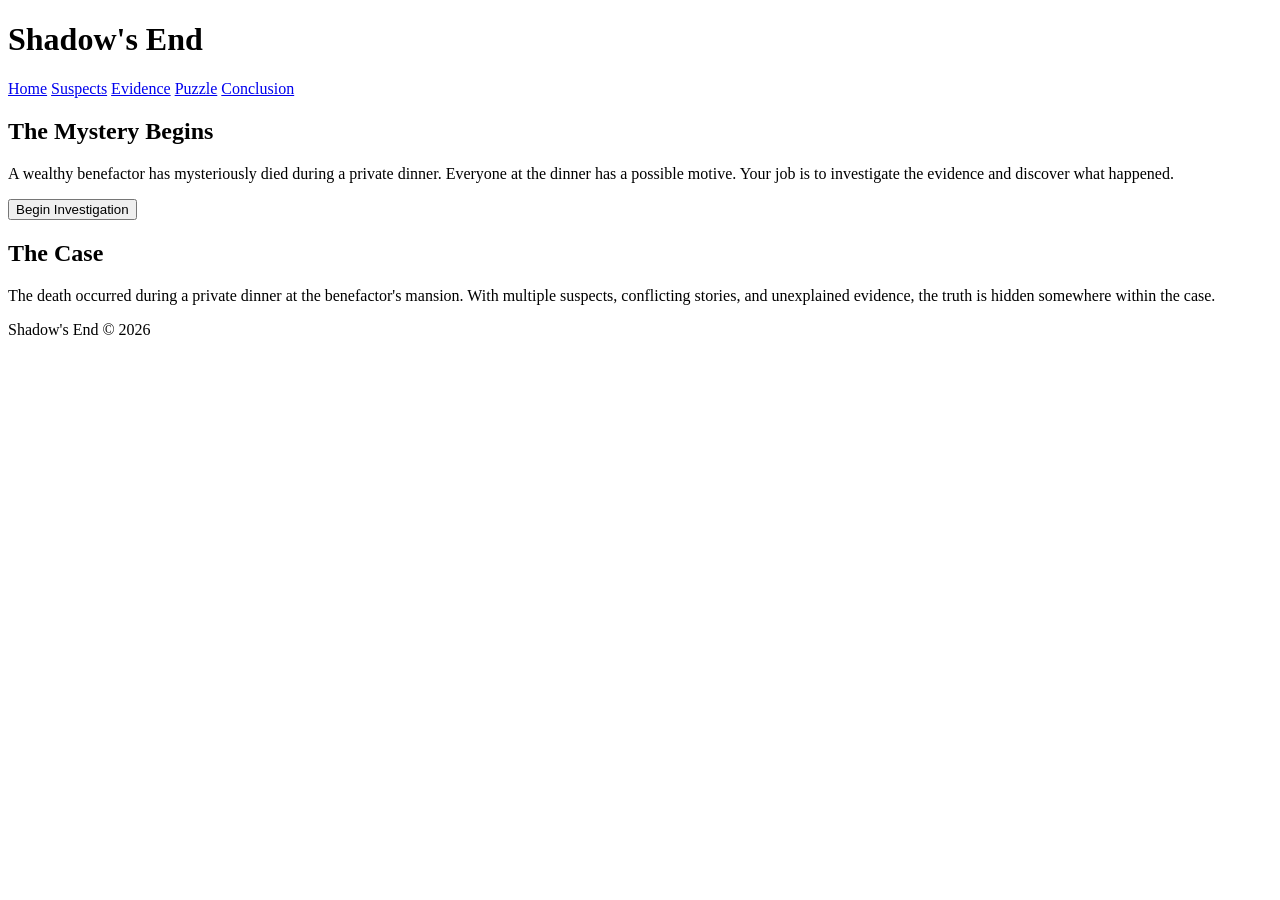
==== index.html @ 614a12fc "added basic index.html and suspects html for intro into the project" ====
<!DOCTYPE html>
<html lang="en">

<head>
    <meta charset="UTF-8">
    <meta name="viewport" content="width=device-width, initial-scale=1.0">

    <title>Shadow's End - Home</title>

    <link rel="stylesheet" href="styles.css">
</head>

<body>

    <!-- Header -->
    <header>

        <h1>Shadow's End</h1>

        <!-- Main Navigation -->
        <nav>
            <a href="index.html">Home</a>
            <a href="suspects.html">Suspects</a>
            <a href="evidence.html">Evidence</a>
            <a href="puzzle.html">Puzzle</a>
            <a href="conclusion.html">Conclusion</a>
        </nav>

    </header>


    <!-- Main Content -->
    <main>

        <!-- Introduction -->
        <section>

            <h2>The Mystery Begins</h2>

            <p>
                A wealthy benefactor has mysteriously died during a private
                dinner. Everyone at the dinner has a possible motive.
                Your job is to investigate the evidence and discover what happened.
            </p>

            <button>Begin Investigation</button>

        </section>


        <!-- Case Introduction -->
        <section>

            <h2>The Case</h2>

            <p>
                The death occurred during a private dinner at the benefactor's
                mansion. With multiple suspects, conflicting stories, and
                unexplained evidence, the truth is hidden somewhere within the case.
            </p>

        </section>

    </main>


    <!-- Footer -->
    <footer>

        <p>Shadow's End &copy; 2026</p>

    </footer>

</body>

</html>
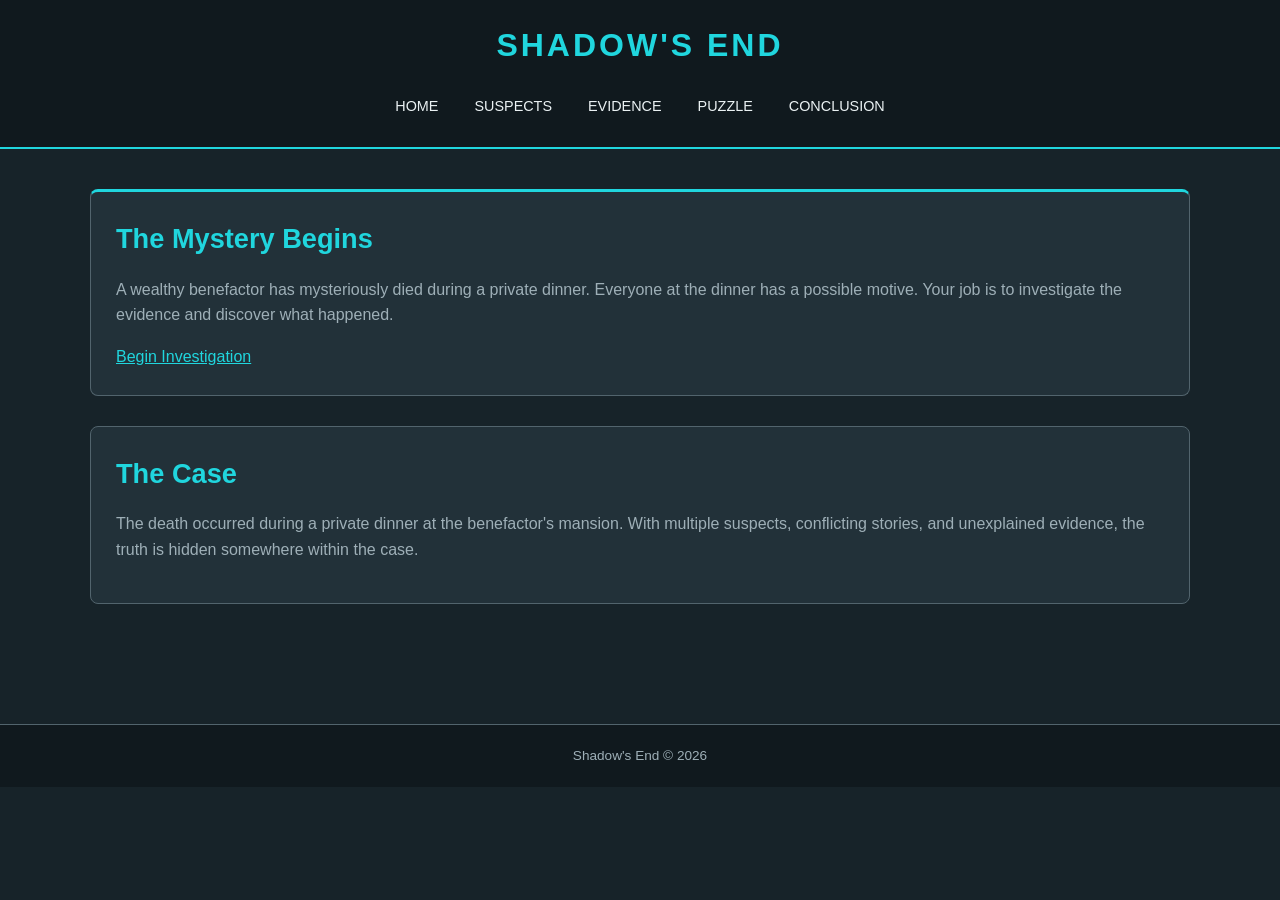
==== commit c1c11348: "Add suspect and evidence interactions" ====
--- a/index.html
+++ b/index.html
@@ -43,7 +43,9 @@
                 Your job is to investigate the evidence and discover what happened.
             </p>
 
-            <button>Begin Investigation</button>
+            
+            <a href="suspects.html" class="investigate-button">Begin Investigation</a>
+
 
         </section>
 
--- a/styles.css
+++ b/styles.css
@@ -0,0 +1,354 @@
+/* 1. COLOR VARIABLES */
+
+:root {
+    --background: #172329;
+    --panel: #223139;
+    --panel-light: #2B3C45;
+    --cyan: #20D6DE;
+    --text: #EAF1F3;
+    --muted: #9EAFB7;
+    --border: #52646D;
+}
+
+
+/* 2. GLOBAL RESET */
+
+* {
+    box-sizing: border-box;
+}
+
+html {
+    scroll-behavior: smooth;
+}
+
+body {
+    margin: 0;
+    padding: 0;
+    font-family: Arial, Helvetica, sans-serif;
+    background: var(--background);
+    color: var(--text);
+    line-height: 1.6;
+    min-height: 100vh;
+}
+
+
+/* 3. HEADER */
+
+header {
+    background: #10191E;
+    border-bottom: 2px solid var(--cyan);
+    padding: 20px;
+    text-align: center;
+}
+
+header h1 {
+    margin: 0 0 15px;
+    color: var(--cyan);
+    font-size: 2rem;
+    letter-spacing: 3px;
+    text-transform: uppercase;
+}
+
+
+/* 4. NAVIGATION */
+
+nav {
+    display: flex;
+    justify-content: center;
+    align-items: center;
+    flex-wrap: wrap;
+    gap: 10px;
+}
+
+nav a {
+    color: var(--text);
+    text-decoration: none;
+    padding: 8px 12px;
+    border: 1px solid transparent;
+    border-radius: 4px;
+    font-size: 0.9rem;
+    text-transform: uppercase;
+    transition: color 0.3s ease,
+        background-color 0.3s ease,
+        border-color 0.3s ease;
+}
+
+nav a:hover {
+    color: var(--cyan);
+    border-color: var(--cyan);
+    background: var(--panel);
+}
+
+
+/* 5. MAIN CONTENT */
+
+main {
+    width: min(1100px, 92%);
+    margin: 40px auto;
+    min-height: 55vh;
+}
+
+
+/* 6. PAGE SECTIONS */
+
+main section {
+    margin-bottom: 30px;
+    padding: 25px;
+    background: var(--panel);
+    border: 1px solid var(--border);
+    border-radius: 8px;
+}
+
+main section:first-child {
+    border-top: 3px solid var(--cyan);
+}
+
+h2 {
+    color: var(--cyan);
+    font-size: 1.7rem;
+    margin-top: 0;
+    margin-bottom: 15px;
+}
+
+h3 {
+    color: var(--text);
+    margin-top: 0;
+}
+
+p {
+    color: var(--muted);
+}
+
+
+/* 7. BUTTONS */
+
+button {
+    display: inline-block;
+    padding: 11px 20px;
+    margin-top: 10px;
+    background: transparent;
+    color: var(--cyan);
+    border: 1px solid var(--cyan);
+    border-radius: 4px;
+    font-size: 1rem;
+    cursor: pointer;
+
+    transition: background-color 0.3s ease,
+        color 0.3s ease,
+        transform 0.3s ease;
+}
+
+button:hover {
+    background: var(--cyan);
+    color: #10191E;
+    transform: translateY(-2px);
+}
+
+
+/* 8. SUSPECT AND EVIDENCE CARDS */
+
+main section:has(article) {
+    display: grid;
+    grid-template-columns: repeat(2, minmax(0, 1fr));
+    gap: 20px;
+}
+
+main section:has(article) h2,
+main section:has(article)>p {
+    grid-column: 1 / -1;
+}
+
+article {
+    padding: 20px;
+    background: var(--panel-light);
+    border: 1px solid var(--border);
+    border-left: 3px solid var(--cyan);
+    border-radius: 5px;
+
+    transition: transform 0.3s ease,
+        border-color 0.3s ease,
+        background-color 0.3s ease;
+}
+
+article:hover {
+    transform: translateY(-4px);
+    border-color: var(--cyan);
+    background: #30444D;
+}
+
+article h3 {
+    color: var(--cyan);
+}
+
+
+/* 9. EVIDENCE SCANNER PLACEHOLDER */
+
+main section div {
+    padding: 50px 20px;
+    text-align: center;
+    background: #10191E;
+    border: 1px dashed var(--cyan);
+    border-radius: 5px;
+}
+
+
+/* 10. FORMS AND INPUTS */
+
+form {
+    display: flex;
+    flex-direction: column;
+    gap: 12px;
+    max-width: 450px;
+}
+
+label {
+    color: var(--text);
+}
+
+input {
+    width: 100%;
+    padding: 12px;
+    background: #10191E;
+    color: var(--text);
+    border: 1px solid var(--border);
+    border-radius: 4px;
+    font-size: 1rem;
+}
+
+input:focus {
+    outline: 2px solid var(--cyan);
+    outline-offset: 3px;
+}
+
+
+/* 11. GENERAL LINK STYLING */
+
+main a {
+    color: var(--cyan);
+}
+
+main a:hover {
+    color: var(--text);
+}
+
+
+/* 12. KEYBOARD ACCESSIBILITY */
+
+a:focus-visible,
+button:focus-visible {
+    outline: 2px solid var(--cyan);
+    outline-offset: 4px;
+}
+
+
+/* 13. FOOTER */
+
+footer {
+    padding: 20px;
+    margin-top: 40px;
+    text-align: center;
+    background: #10191E;
+    border-top: 1px solid var(--border);
+}
+
+footer p {
+    margin: 0;
+    font-size: 0.85rem;
+}
+
+
+/* 14. TABLET LAYOUT */
+
+@media (max-width: 768px) {
+
+    main {
+        width: 94%;
+        margin: 25px auto;
+    }
+
+    main section {
+        padding: 20px;
+    }
+
+    header h1 {
+        font-size: 1.7rem;
+    }
+
+    nav {
+        gap: 5px;
+    }
+
+    nav a {
+        padding: 8px;
+        font-size: 0.8rem;
+    }
+}
+
+
+/* 15. MOBILE LAYOUT */
+
+@media (max-width: 480px) {
+
+    main {
+        width: 94%;
+        margin: 18px auto;
+    }
+
+    main section {
+        padding: 16px;
+    }
+
+    main section:has(article) {
+        grid-template-columns: 1fr;
+        gap: 15px;
+    }
+
+    main section:has(article) h2,
+    main section:has(article)>p {
+        grid-column: auto;
+    }
+
+    header {
+        padding: 15px 10px;
+    }
+
+    header h1 {
+        font-size: 1.4rem;
+        letter-spacing: 2px;
+    }
+
+    nav {
+        gap: 4px;
+    }
+
+    nav a {
+        padding: 7px;
+        font-size: 0.72rem;
+    }
+
+    h2 {
+        font-size: 1.4rem;
+    }
+
+    article {
+        padding: 16px;
+    }
+}
+
+
+/* 16. REDUCED MOTION */
+
+@media (prefers-reduced-motion: reduce) {
+
+    html {
+        scroll-behavior: auto;
+    }
+
+    *,
+    *::before,
+    *::after {
+        animation-duration: 0.01ms !important;
+        animation-iteration-count: 1 !important;
+        transition-duration: 0.01ms !important;
+    }
+}
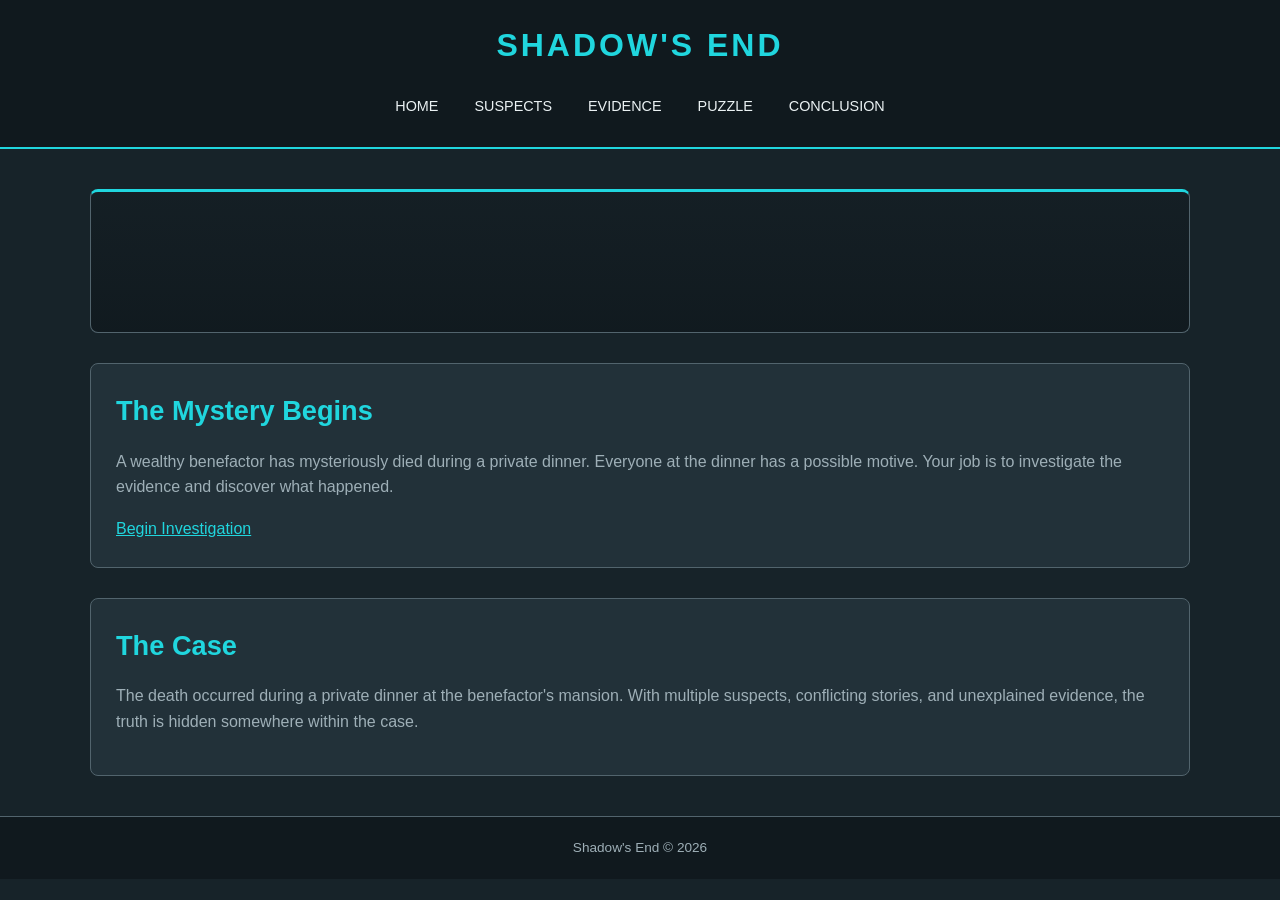
==== commit 2d9c3d00: "added a bar for a hero card will add pictures later" ====
--- a/index.html
+++ b/index.html
@@ -31,10 +31,11 @@
 
     <!-- Main Content -->
     <main>
+        <section class="hero"></section>
 
         <!-- Introduction -->
         <section>
-
+            
             <h2>The Mystery Begins</h2>
 
             <p>
--- a/styles.css
+++ b/styles.css
@@ -351,4 +351,25 @@
         animation-iteration-count: 1 !important;
         transition-duration: 0.01ms !important;
     }
+}
+
+/* Homepage hero */
+
+.hero {
+    text-align: center;
+    padding: 70px 25px !important;
+    background:
+        linear-gradient(rgba(16, 25, 30, 0.75),
+            rgba(16, 25, 30, 0.95)),
+        var(--panel);
+}
+
+.hero h2 {
+    font-size: 2.2rem;
+    letter-spacing: 2px;
+}
+
+.hero p {
+    max-width: 650px;
+    margin: 0 auto 20px;
 }
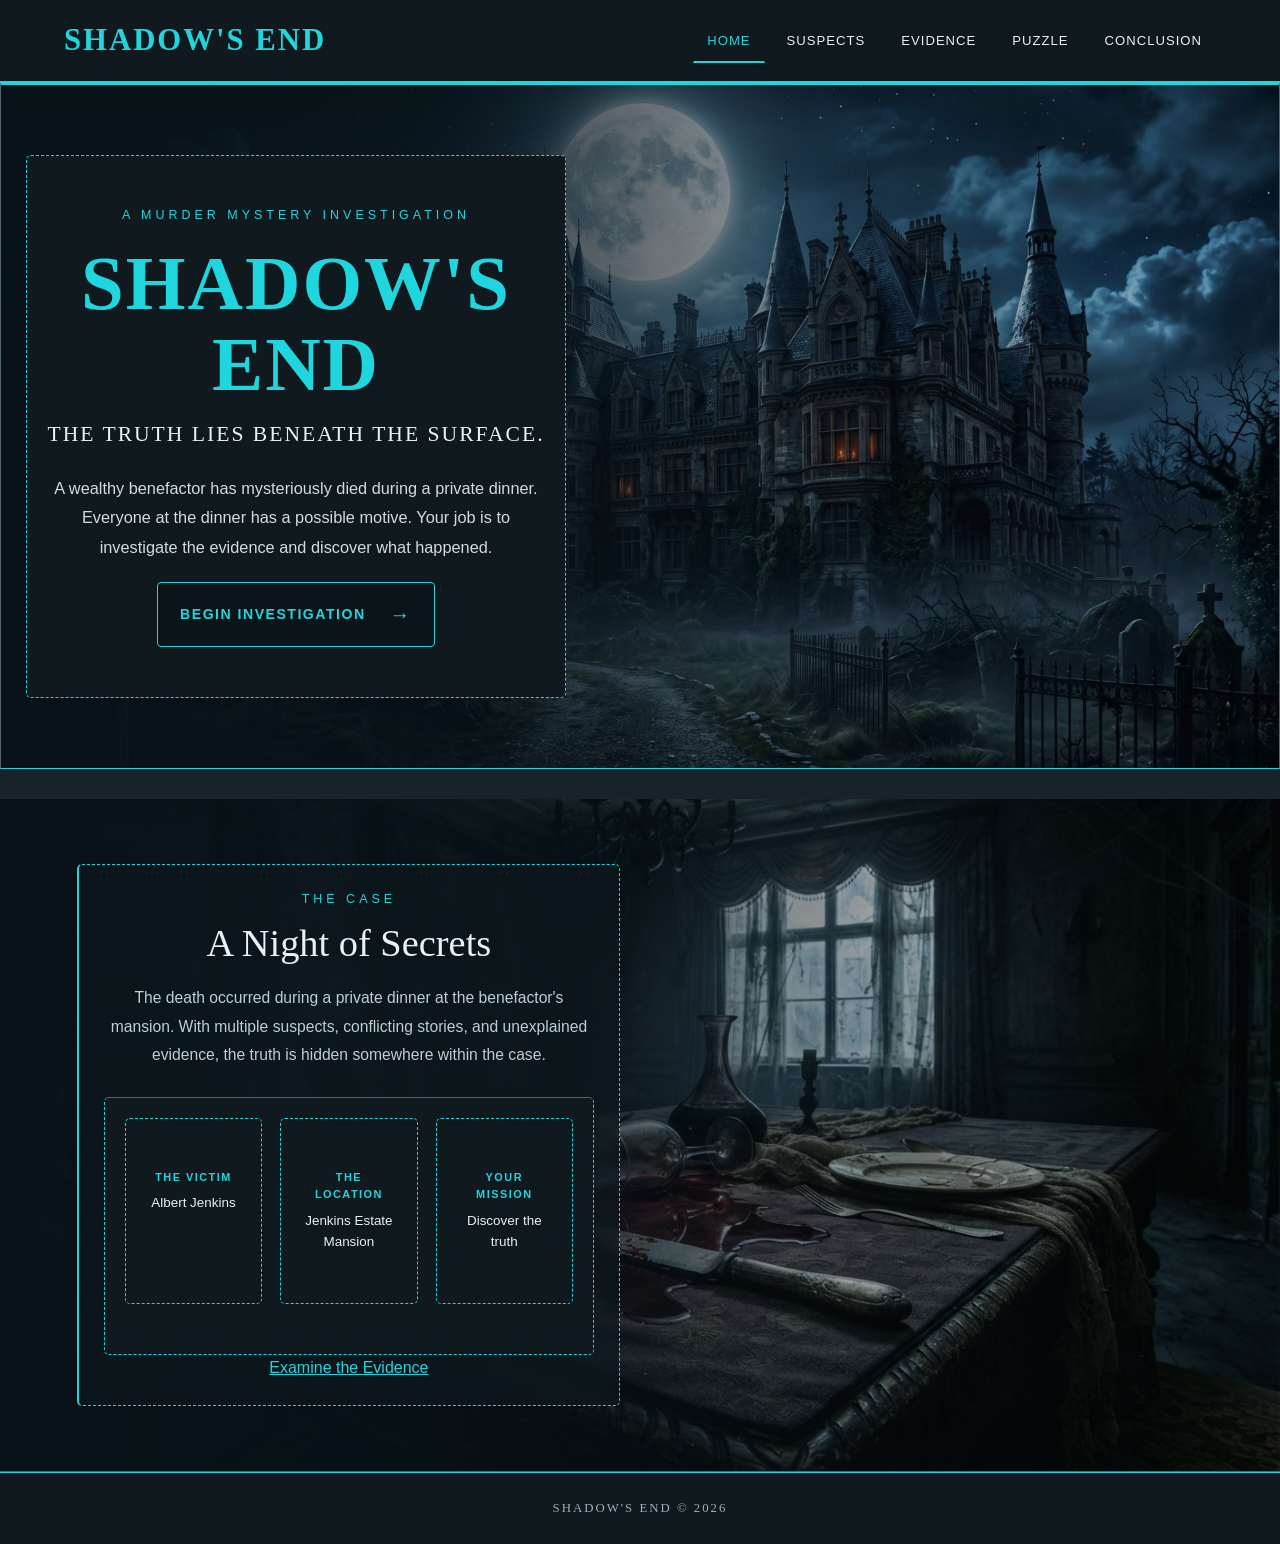
==== commit 6a340028: "complete overhall of main web page. added links for other pages, background images and changed the l" ====
--- a/index.html
+++ b/index.html
@@ -10,16 +10,15 @@
     <link rel="stylesheet" href="styles.css">
 </head>
 
-<body>
+<body class="home-page">
 
-    <!-- Header -->
-    <header>
+    <!-- Site Header and Navigation -->
+    <header class="site-header">
 
-        <h1>Shadow's End</h1>
+        <a class="site-logo" href="index.html">SHADOW'S END</a>
 
-        <!-- Main Navigation -->
         <nav>
-            <a href="index.html">Home</a>
+            <a class="active" href="index.html">Home</a>
             <a href="suspects.html">Suspects</a>
             <a href="evidence.html">Evidence</a>
             <a href="puzzle.html">Puzzle</a>
@@ -29,38 +28,83 @@
     </header>
 
 
-    <!-- Main Content -->
-    <main>
-        <section class="hero"></section>
+    <main class="home-main">
 
-        <!-- Introduction -->
-        <section>
-            
-            <h2>The Mystery Begins</h2>
+        <!-- Hero: Mansion Background -->
+        <section class="hero">
 
-            <p>
-                A wealthy benefactor has mysteriously died during a private
-                dinner. Everyone at the dinner has a possible motive.
-                Your job is to investigate the evidence and discover what happened.
-            </p>
+            <div class="hero-content">
 
-            
-            <a href="suspects.html" class="investigate-button">Begin Investigation</a>
+                <p class="eyebrow">A MURDER MYSTERY INVESTIGATION</p>
 
+                <h1>SHADOW'S END</h1>
+
+                <h2>The truth lies beneath the surface.</h2>
+
+                <p class="hero-description">
+                    A wealthy benefactor has mysteriously died during
+                    a private dinner. Everyone at the dinner has a
+                    possible motive. Your job is to investigate the
+                    evidence and discover what happened.
+                </p>
+
+                <a class="primary-button" href="suspects.html">
+                    Begin Investigation
+                    <span aria-hidden="true">&rarr;</span>
+                </a>
+
+            </div>
 
         </section>
 
 
-        <!-- Case Introduction -->
-        <section>
+        <!-- Case Overview -->
+        <section class="case-overview">
 
-            <h2>The Case</h2>
+            <!-- Evidence Image -->
+            <div class="case-image">
+                <img src="images/evidence-dinner.jpg" alt="A mysterious dinner scene with documents and a wine glass">
+            </div>
 
-            <p>
-                The death occurred during a private dinner at the benefactor's
-                mansion. With multiple suspects, conflicting stories, and
-                unexplained evidence, the truth is hidden somewhere within the case.
-            </p>
+
+            <!-- Case Description -->
+            <div class="case-content">
+
+                <p class="eyebrow">THE CASE</p>
+
+                <h2>A Night of Secrets</h2>
+
+                <p>
+                    The death occurred during a private dinner at
+                    the benefactor's mansion. With multiple suspects,
+                    conflicting stories, and unexplained evidence,
+                    the truth is hidden somewhere within the case.
+                </p>
+
+                <div class="case-details">
+
+                    <div class="case-detail">
+                        <span class="detail-label">THE VICTIM</span>
+                        <span>Albert Jenkins</span>
+                    </div>
+
+                    <div class="case-detail">
+                        <span class="detail-label">THE LOCATION</span>
+                        <span>Jenkins Estate Mansion</span>
+                    </div>
+
+                    <div class="case-detail">
+                        <span class="detail-label">YOUR MISSION</span>
+                        <span>Discover the truth</span>
+                    </div>
+
+                </div>
+
+                <a class="text-link" href="evidence.html">
+                    Examine the Evidence
+                </a>
+
+            </div>
 
         </section>
 
@@ -68,10 +112,8 @@
 
 
     <!-- Footer -->
-    <footer>
-
-        <p>Shadow's End &copy; 2026</p>
-
+    <footer class="site-footer">
+        <p>SHADOW'S END &copy; 2026</p>
     </footer>
 
 </body>
--- a/styles.css
+++ b/styles.css
@@ -256,103 +256,6 @@
     font-size: 0.85rem;
 }
 
-
-/* 14. TABLET LAYOUT */
-
-@media (max-width: 768px) {
-
-    main {
-        width: 94%;
-        margin: 25px auto;
-    }
-
-    main section {
-        padding: 20px;
-    }
-
-    header h1 {
-        font-size: 1.7rem;
-    }
-
-    nav {
-        gap: 5px;
-    }
-
-    nav a {
-        padding: 8px;
-        font-size: 0.8rem;
-    }
-}
-
-
-/* 15. MOBILE LAYOUT */
-
-@media (max-width: 480px) {
-
-    main {
-        width: 94%;
-        margin: 18px auto;
-    }
-
-    main section {
-        padding: 16px;
-    }
-
-    main section:has(article) {
-        grid-template-columns: 1fr;
-        gap: 15px;
-    }
-
-    main section:has(article) h2,
-    main section:has(article)>p {
-        grid-column: auto;
-    }
-
-    header {
-        padding: 15px 10px;
-    }
-
-    header h1 {
-        font-size: 1.4rem;
-        letter-spacing: 2px;
-    }
-
-    nav {
-        gap: 4px;
-    }
-
-    nav a {
-        padding: 7px;
-        font-size: 0.72rem;
-    }
-
-    h2 {
-        font-size: 1.4rem;
-    }
-
-    article {
-        padding: 16px;
-    }
-}
-
-
-/* 16. REDUCED MOTION */
-
-@media (prefers-reduced-motion: reduce) {
-
-    html {
-        scroll-behavior: auto;
-    }
-
-    *,
-    *::before,
-    *::after {
-        animation-duration: 0.01ms !important;
-        animation-iteration-count: 1 !important;
-        transition-duration: 0.01ms !important;
-    }
-}
-
 /* Homepage hero */
 
 .hero {
@@ -372,4 +275,345 @@
 .hero p {
     max-width: 650px;
     margin: 0 auto 20px;
-}+}
+
+
+/* ==========================================
+   SHADOW'S END - HOMEPAGE DESIGN
+   ========================================== */
+
+
+/* HEADER */
+
+.site-header {
+    display: flex;
+    align-items: center;
+    justify-content: space-between;
+    gap: 24px;
+    padding: 16px 5%;
+    background: #10191e;
+    border-bottom: 1px solid var(--cyan);
+    text-align: left;
+}
+
+.site-header .site-logo {
+    color: var(--cyan);
+    font-family: Georgia, "Times New Roman", serif;
+    font-size: clamp(1.2rem, 2.4vw, 2rem);
+    font-weight: bold;
+    letter-spacing: 2px;
+    text-decoration: none;
+    white-space: nowrap;
+}
+
+.site-header nav {
+    display: flex;
+    align-items: center;
+    justify-content: flex-end;
+    gap: 8px;
+}
+
+.site-header nav a {
+    padding: 10px 13px;
+    border: 1px solid transparent;
+    border-radius: 0;
+    color: var(--text);
+    font-size: 0.82rem;
+    letter-spacing: 1px;
+}
+
+.site-header nav a:hover,
+.site-header nav a.active {
+    color: var(--cyan);
+    border-bottom: 2px solid var(--cyan);
+    background: transparent;
+}
+
+
+/* HOMEPAGE MAIN AREA */
+
+.home-main {
+    width: 100%;
+    max-width: none;
+    margin: 0;
+    min-height: auto;
+}
+
+
+/* MANSION HERO */
+
+.home-page .hero {
+    position: relative;
+    display: flex;
+    align-items: center;
+    min-height: 510px;
+    padding: 65px 6%;
+    overflow: hidden;
+    border-bottom: 1px solid var(--cyan);
+    border-radius: 0;
+
+    background-color: #10191e;
+
+    background-image:
+        linear-gradient(90deg,
+            rgba(8, 18, 24, 0.98) 0%,
+            rgba(8, 18, 24, 0.88) 32%,
+            rgba(8, 18, 24, 0.38) 65%,
+            rgba(8, 18, 24, 0.12) 100%),
+        url("images/mansion.jpg");
+
+    background-position: center, center 55%;
+    background-size: cover;
+    background-repeat: no-repeat;
+}
+
+.hero-content {
+    position: relative;
+    z-index: 1;
+    width: 100%;
+    max-width: 540px;
+}
+
+.home-page .hero .eyebrow,
+.case-content .eyebrow {
+    color: var(--cyan);
+    font-size: 0.78rem;
+    letter-spacing: 4px;
+    text-transform: uppercase;
+    margin-bottom: 18px;
+}
+
+.home-page .hero h1 {
+    margin: 0 0 12px;
+    color: var(--cyan);
+    font-family: Georgia, "Times New Roman", serif;
+    font-size: clamp(2.7rem, 6vw, 5rem);
+    line-height: 1.05;
+    letter-spacing: 2px;
+}
+
+.home-page .hero h2 {
+    color: var(--text);
+    font-family: Georgia, "Times New Roman", serif;
+    font-size: clamp(1rem, 2vw, 1.35rem);
+    font-weight: normal;
+    letter-spacing: 2px;
+    text-transform: uppercase;
+    margin: 0 0 22px;
+}
+
+.hero-description {
+    max-width: 480px;
+    color: #D0DCE1;
+    font-size: 1.02rem;
+    line-height: 1.8;
+    margin-bottom: 28px;
+}
+
+
+/* BEGIN INVESTIGATION BUTTON */
+
+.primary-button {
+    display: inline-flex;
+    align-items: center;
+    justify-content: space-between;
+    gap: 24px;
+    padding: 15px 22px;
+
+    color: var(--cyan);
+    background: rgba(8, 18, 24, 0.65);
+    border: 1px solid var(--cyan);
+    border-radius: 4px;
+
+    font-size: 0.88rem;
+    font-weight: bold;
+    letter-spacing: 1.5px;
+    text-decoration: none;
+    text-transform: uppercase;
+
+    transition:
+        background-color 0.3s ease,
+        color 0.3s ease,
+        transform 0.3s ease,
+        box-shadow 0.3s ease;
+}
+
+.primary-button span {
+    font-size: 1.3rem;
+}
+
+.primary-button:hover {
+    color: #10191e;
+    background: var(--cyan);
+    transform: translateY(-3px);
+    box-shadow: 0 0 20px rgba(32, 214, 222, 0.25);
+}
+
+
+/* CASE OVERVIEW SECTION */
+
+.home-page .case-overview {
+    position: relative;
+    display: grid;
+    grid-template-columns: minmax(0, 1fr) minmax(0, 1fr);
+    align-items: center;
+    gap: 40px;
+
+    padding: 65px 6%;
+    margin: 0;
+
+    /* Background photo fills the entire section */
+    background-color: #10191e;
+    background-image:
+        linear-gradient(90deg,
+            rgba(8, 18, 24, 0.98) 0%,
+            rgba(8, 18, 24, 0.88) 32%,
+            rgba(8, 18, 24, 0.38) 65%,
+            rgba(8, 18, 24, 0.12) 100%),
+        url("images/evidence-dinner.jpg");
+
+    background-position: center, center;
+    background-size: cover;
+    background-repeat: no-repeat;
+
+    border: none;
+    border-bottom: 1px solid var(--border);
+    border-radius: 0;
+}
+
+/* TEXT OVERLAY ON THE EVIDENCE BACKGROUND */
+
+.case-content {
+    position: relative;
+    z-index: 1;
+    min-width: 0;
+
+    padding: 25px;
+    background: rgba(13, 25, 31, 0.70);
+    border-left: 2px solid var(--cyan);
+    backdrop-filter: blur(3px);
+}
+
+
+/* EVIDENCE PHOTO */
+
+.case-image {
+    display: none;
+}
+
+.case-image img {
+    display: block;
+    width: 100%;
+    height: 310px;
+    object-fit: cover;
+    object-position: center;
+    filter: brightness(0.8) contrast(1.05);
+
+    transition:
+        transform 0.5s ease,
+        filter 0.5s ease;
+}
+
+.case-image:hover img {
+    transform: scale(1.04);
+    filter: brightness(1) contrast(1.05);
+}
+
+
+/* CASE TEXT */
+
+.case-content {
+    min-width: 0;
+}
+
+.case-content .eyebrow {
+    margin-top: 0;
+    margin-bottom: 10px;
+}
+
+.case-content h2 {
+    color: var(--text);
+    font-family: Georgia, "Times New Roman", serif;
+    font-size: clamp(1.8rem, 3vw, 2.6rem);
+    font-weight: normal;
+    line-height: 1.2;
+    margin: 0 0 18px;
+}
+
+.case-content>p:not(.eyebrow) {
+    color: #C0CDD3;
+    font-size: 0.98rem;
+    line-height: 1.8;
+}
+
+
+/* CASE DETAILS */
+
+.case-details {
+    display: grid;
+    grid-template-columns: repeat(3, minmax(0, 1fr));
+    gap: 18px;
+    margin-top: 28px;
+    padding-top: 20px;
+    border-top: 1px solid var(--border);
+}
+
+.case-detail {
+    display: flex;
+    flex-direction: column;
+    gap: 6px;
+    overflow-wrap: anywhere;
+}
+
+.detail-label {
+    color: var(--cyan);
+    font-size: 0.68rem;
+    font-weight: bold;
+    letter-spacing: 1.5px;
+}
+
+.case-detail span:last-child {
+    color: var(--text);
+    font-size: 0.84rem;
+}
+
+
+/* EVIDENCE LINK */
+
+/* Hover effect */
+
+.text-link:hover {
+    color: #10191e;
+    background: var(--cyan);
+
+    transform: translateY(-3px);
+
+    box-shadow: 0 0 20px rgba(32, 214, 222, 0.25);
+}
+
+/* Keyboard accessibility */
+
+.text-link:focus-visible {
+    outline: 2px solid var(--text);
+    outline-offset: 4px;
+}
+
+
+/* FOOTER */
+
+.site-footer {
+    margin: 0;
+    padding: 25px 15px;
+    background: #10191e;
+    border-top: 1px solid var(--cyan);
+    text-align: center;
+}
+
+.site-footer p {
+    color: var(--muted);
+    font-family: Georgia, "Times New Roman", serif;
+    font-size: 0.8rem;
+    letter-spacing: 2px;
+}
+
+
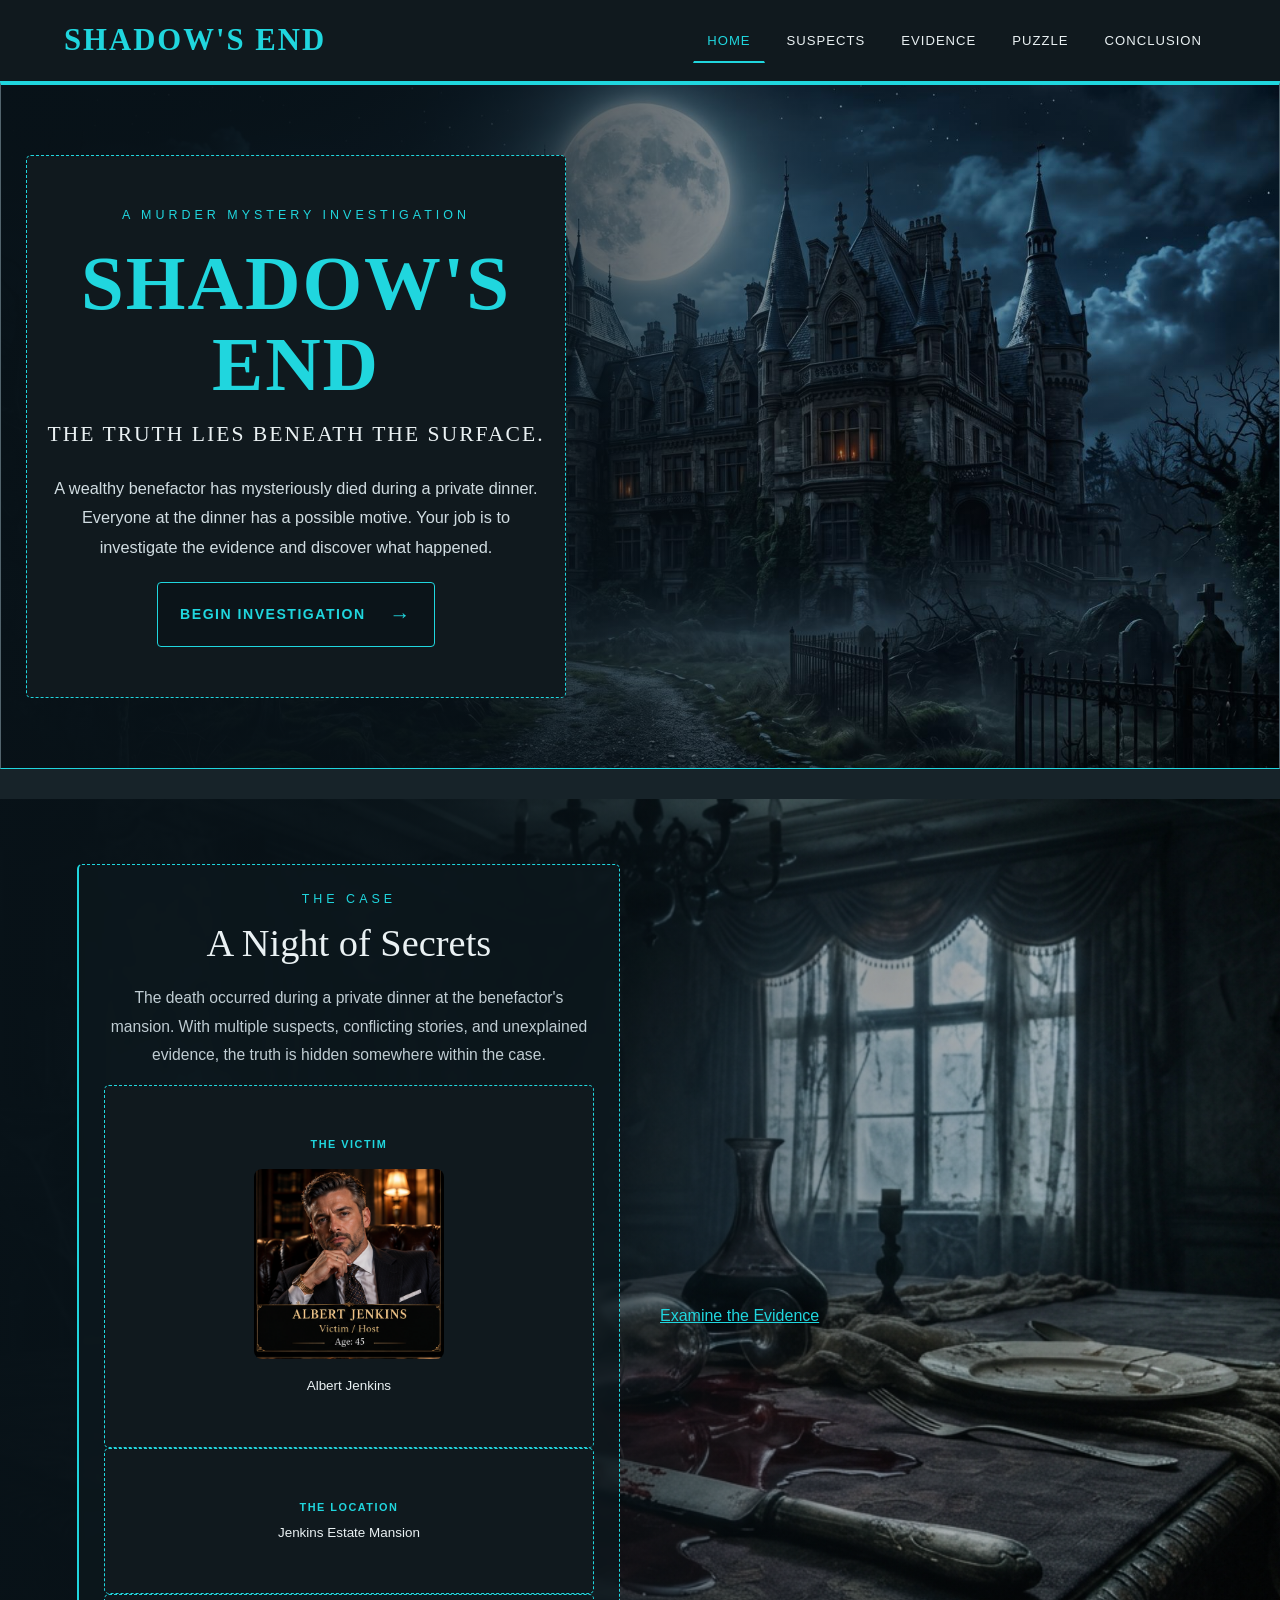
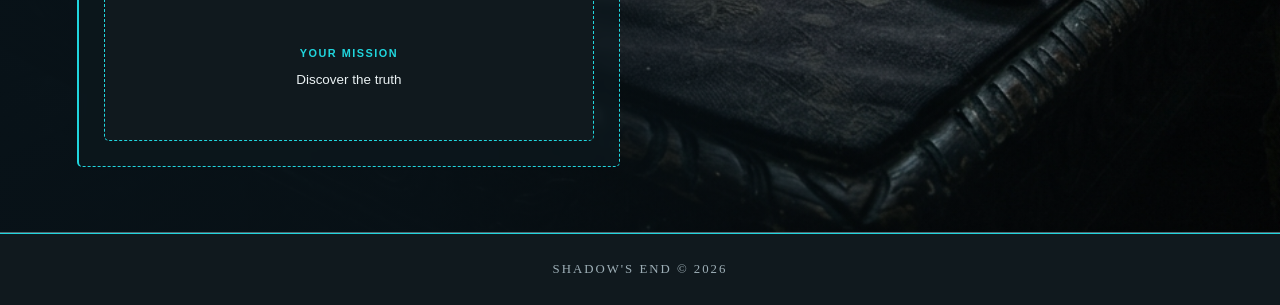
==== commit 1c507ae8: "Update puzzle and add character pictures" ====
--- a/index.html
+++ b/index.html
@@ -81,12 +81,15 @@
                     the truth is hidden somewhere within the case.
                 </p>
 
-                <div class="case-details">
+                <div class="case-detail">
+                    <span class="detail-label">THE VICTIM</span>
 
-                    <div class="case-detail">
-                        <span class="detail-label">THE VICTIM</span>
-                        <span>Albert Jenkins</span>
-                    </div>
+                    <img src="images/albert_jenkins.jpg"
+                         alt="Albert Jenkins"
+                        class="victim-image">
+
+                    <span>Albert Jenkins</span>
+                </div>
 
                     <div class="case-detail">
                         <span class="detail-label">THE LOCATION</span>
--- a/styles.css
+++ b/styles.css
@@ -617,3 +617,349 @@
 }
 
 
+/* TABLET */
+
+@media (max-width: 900px) {
+
+    .site-header {
+        flex-direction: column;
+        gap: 12px;
+    }
+
+    .site-header nav {
+        justify-content: center;
+        flex-wrap: wrap;
+    }
+
+    .home-page .hero {
+        min-height: 460px;
+        background-position: center, 60% center;
+    }
+
+    .home-page .case-overview {
+        gap: 25px;
+        padding: 40px 5%;
+    }
+
+    .case-details {
+        grid-template-columns: 1fr;
+        gap: 12px;
+    }
+
+    .case-image img {
+        height: 270px;
+    }
+}
+
+
+/* MOBILE */
+
+@media (max-width: 600px) {
+
+    .site-header {
+        padding: 18px 12px;
+    }
+
+    .site-header .site-logo {
+        white-space: normal;
+        text-align: center;
+    }
+
+    .site-header nav {
+        gap: 3px;
+    }
+
+    .site-header nav a {
+        padding: 8px 7px;
+        font-size: 0.68rem;
+        letter-spacing: 0.5px;
+    }
+
+    .home-page .hero {
+        min-height: 500px;
+        padding: 45px 7%;
+
+        background-image:
+            linear-gradient(90deg,
+                rgba(8, 18, 24, 0.94),
+                rgba(8, 18, 24, 0.70)),
+            url("images/mansion.jpg");
+
+        background-position: center, 62% center;
+    }
+
+    .home-page .hero h1 {
+        font-size: clamp(2.4rem, 11vw, 3.5rem);
+        overflow-wrap: anywhere;
+    }
+
+    .home-page .hero h2 {
+        font-size: 1rem;
+        line-height: 1.6;
+    }
+
+    .home-page .hero .eyebrow,
+    .case-content .eyebrow {
+        font-size: 0.68rem;
+        letter-spacing: 2px;
+    }
+
+    .hero-description {
+        font-size: 0.95rem;
+    }
+
+    .primary-button {
+        gap: 12px;
+        padding: 13px 15px;
+        font-size: 0.76rem;
+    }
+
+    .home-page .case-overview {
+        grid-template-columns: 1fr;
+        gap: 20px;
+        padding: 35px 6%;
+
+        background-position: center, 60% center;
+    }
+
+    .case-content {
+        padding: 20px;
+    }
+
+    .case-content h2 {
+        font-size: 1.9rem;
+    }
+
+    .case-details {
+        grid-template-columns: 1fr;
+    }
+}
+
+
+
+/* ==========================================
+   SHADOW'S END - TORN LETTER PUZZLE
+   ========================================== */
+
+/* Letter fragments */
+.letter-puzzle .letter-pieces {
+    display: grid;
+    grid-template-columns: repeat(2, minmax(0, 1fr));
+    gap: 20px;
+    margin: 25px 0;
+    padding: 0;
+    background: transparent;
+    border: none;
+    width: 100%
+}
+
+/* Individual torn paper pieces */
+.letter-puzzle .letter-piece {
+    background: #e8d8b5;
+    color: #2b2118;
+    padding: 20px;
+    border: 2px dashed #80684a;
+    border-radius: 6px;
+    min-width: 0;
+    
+}
+
+
+
+
+/* Text on the paper */
+.letter-puzzle .letter-piece h4,
+.letter-puzzle .letter-piece p {
+    color: #2b2118;
+}
+
+/* Answer choices */
+.letter-puzzle .letter-answers {
+    display: grid;
+    grid-template-columns: 1fr;
+    gap: 12px;
+    margin-top: 20px;
+    padding: 15px;
+    background: transparent;
+    border: none;
+    text-align: left;
+}
+
+.letter-puzzle .letter-answers input[type="radio"] {
+    width: auto;
+    margin: 0;
+    accent-color: var(--cyan);
+}
+
+.letter-puzzle .letter-answers label {
+    cursor: pointer;
+    padding: 10px;
+    border: 1px solid var(--border);
+    border-radius: 5px;
+}
+
+/* Hide results until an answer is selected */
+.letter-puzzle .letter-success,
+.letter-puzzle .letter-error {
+    display: none;
+    padding: 20px;
+    margin-top: 15px;
+    border-radius: 6px;
+}
+
+/* Correct answer message */
+.letter-puzzle .letter-success {
+    background: #e8d8b5;
+    color: #2b2118;
+    border: 2px solid #80684a;
+}
+
+.letter-puzzle .letter-success h3,
+.letter-puzzle .letter-success p {
+    color: #2b2118;
+}
+
+/* Incorrect answer message */
+.letter-puzzle .letter-error {
+    background: #4a2626;
+    color: white;
+    border: 1px solid #d77a7a;
+}
+
+.letter-puzzle .letter-error p {
+    color: white;
+}
+
+/* Show success when correct answer is selected */
+/* Show success when the correct order is selected */
+.letter-puzzle .letter-answers:has(#piece-one option[value="B"]:checked):has(#piece-two option[value="D"]:checked):has(#piece-three option[value="A"]:checked):has(#piece-four option[value="C"]:checked) .letter-success {
+    display: block;
+}
+
+
+/* Show error when all four pieces are selected incorrectly */
+.letter-puzzle .letter-answers:has(#piece-one option:not([value=""]):checked):has(#piece-two option:not([value=""]):checked):has(#piece-three option:not([value=""]):checked):has(#piece-four option:not([value=""]):checked):not(:has(#piece-one option[value="B"]:checked):has(#piece-two option[value="D"]:checked):has(#piece-three option[value="A"]:checked):has(#piece-four option[value="C"]:checked)) .letter-error {
+    display: block;
+}
+
+/* Mobile layout */
+@media (max-width: 600px) {
+    .letter-puzzle .letter-pieces {
+        grid-template-columns: 1fr;
+    }
+}
+
+/* Reduced motion accessibility */
+@media (prefers-reduced-motion: reduce) {
+    .letter-puzzle .letter-piece {
+        transition: none;
+    }
+}
+
+
+
+/* ==========================================
+   FINAL INVESTIGATION
+   ========================================== */
+
+.final-investigation .suspect-choices {
+    display: grid;
+    grid-template-columns: 1fr;
+    gap: 12px;
+    padding: 20px;
+    background: transparent;
+    border: none;
+    text-align: left;
+}
+
+/* Suspect choices */
+.final-investigation input[type="radio"] {
+    width: auto;
+    margin: 0;
+    accent-color: var(--cyan);
+}
+
+.final-investigation .suspect-choices label {
+    padding: 12px;
+    background: var(--panel-light);
+    border: 1px solid var(--border);
+    border-radius: 5px;
+    cursor: pointer;
+}
+
+.final-investigation .suspect-choices label:hover {
+    border-color: var(--cyan);
+}
+
+/* Hide both results at first */
+.final-investigation .case-solved,
+.final-investigation .case-unsolved {
+    display: none;
+    padding: 20px;
+    margin-top: 15px;
+    border-radius: 6px;
+}
+
+/* Correct answer */
+.final-investigation .case-solved {
+    background: #183c34;
+    border: 2px solid #49cba3;
+}
+
+.final-investigation .case-solved h3 {
+    color: #49cba3;
+}
+
+/* Incorrect answer */
+.final-investigation .case-unsolved {
+    background: #4a2626;
+    border: 2px solid #d77a7a;
+}
+
+.final-investigation .case-unsolved h3 {
+    color: #ffb0b0;
+}
+
+/* Show correct message when Jonathan is selected */
+.final-investigation .suspect-choices:has(#jonathan:checked)
+.case-solved {
+    display: block;
+}
+
+/* Show incorrect message for other suspects */
+.final-investigation .suspect-choices:has(
+    #agnes:checked,
+    #dorothy:checked,
+    #anna:checked,
+    #bentley:checked
+) .case-unsolved {
+    display: block;
+}
+
+/* Albert Jenkins picture */
+.victim-image {
+    width: 80px;
+    height: 80px;
+    object-fit: cover;
+    border-radius: 8px;
+}
+
+
+/* Suspect pictures */
+.suspect-card img {
+    width: 180px;
+    height: 180px;
+    object-fit: cover;
+    border-radius: 8px;
+    display: block;
+    margin: 0 auto 15px;
+}
+
+/* Albert Jenkins picture */
+.victim-image {
+    width: 190px;
+    height: 190px;
+    object-fit: cover;
+    display: block;
+    margin: 10px auto;
+}
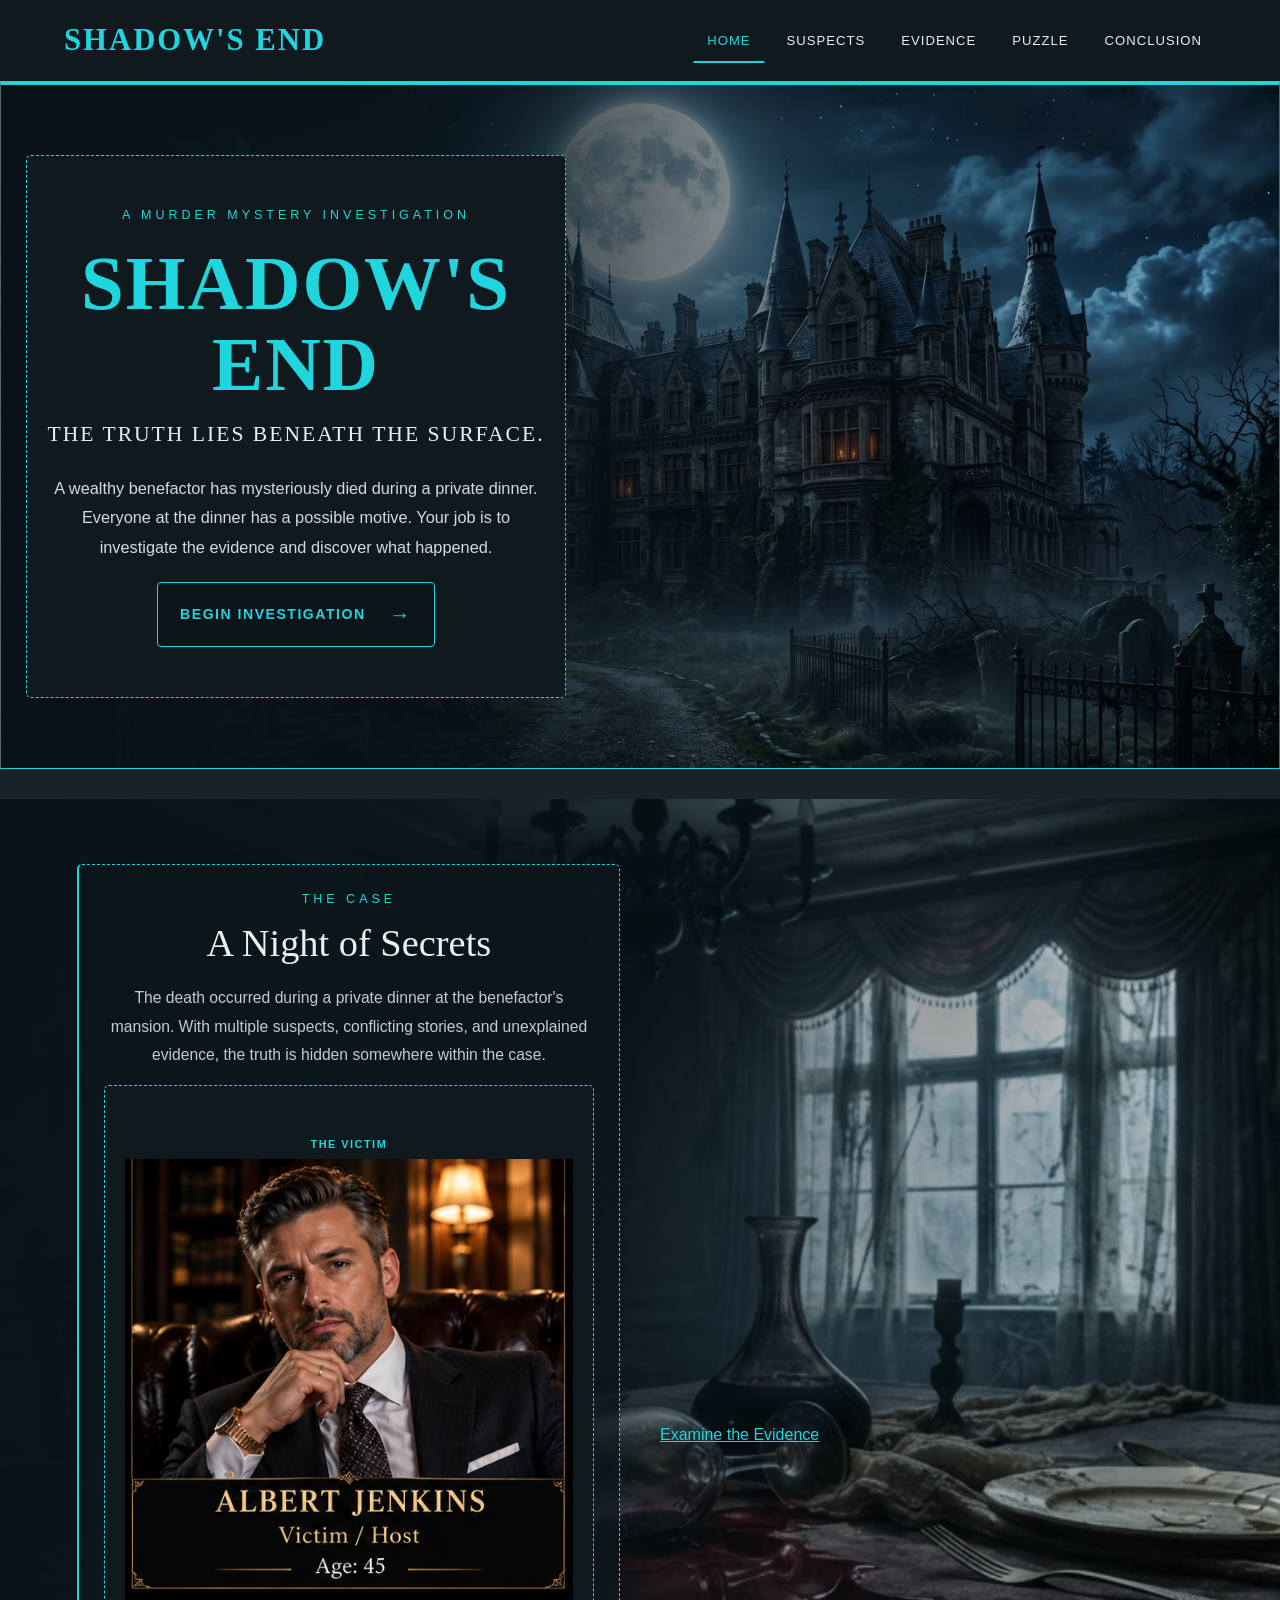
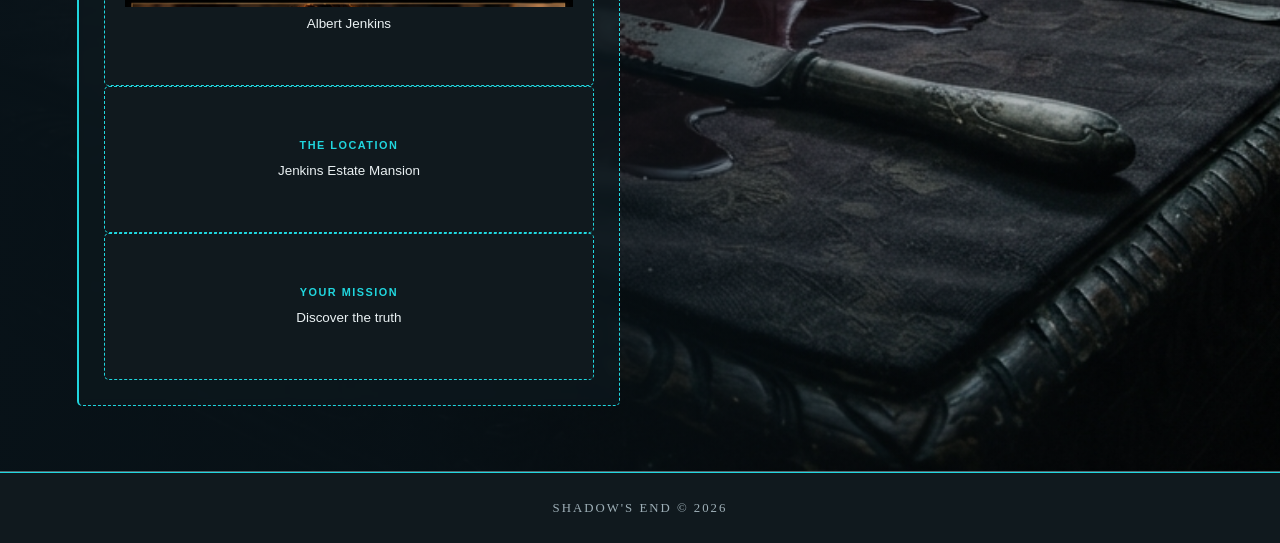
==== commit a0e09273: "Update homepage" ====
--- a/index.html
+++ b/index.html
@@ -83,11 +83,7 @@
 
                 <div class="case-detail">
                     <span class="detail-label">THE VICTIM</span>
-
-                    <img src="images/albert_jenkins.jpg"
-                         alt="Albert Jenkins"
-                        class="victim-image">
-
+                    <img src="images/albert_jenkins.jpg" alt="Albert Jenkins" class="vitim-image">
                     <span>Albert Jenkins</span>
                 </div>
 
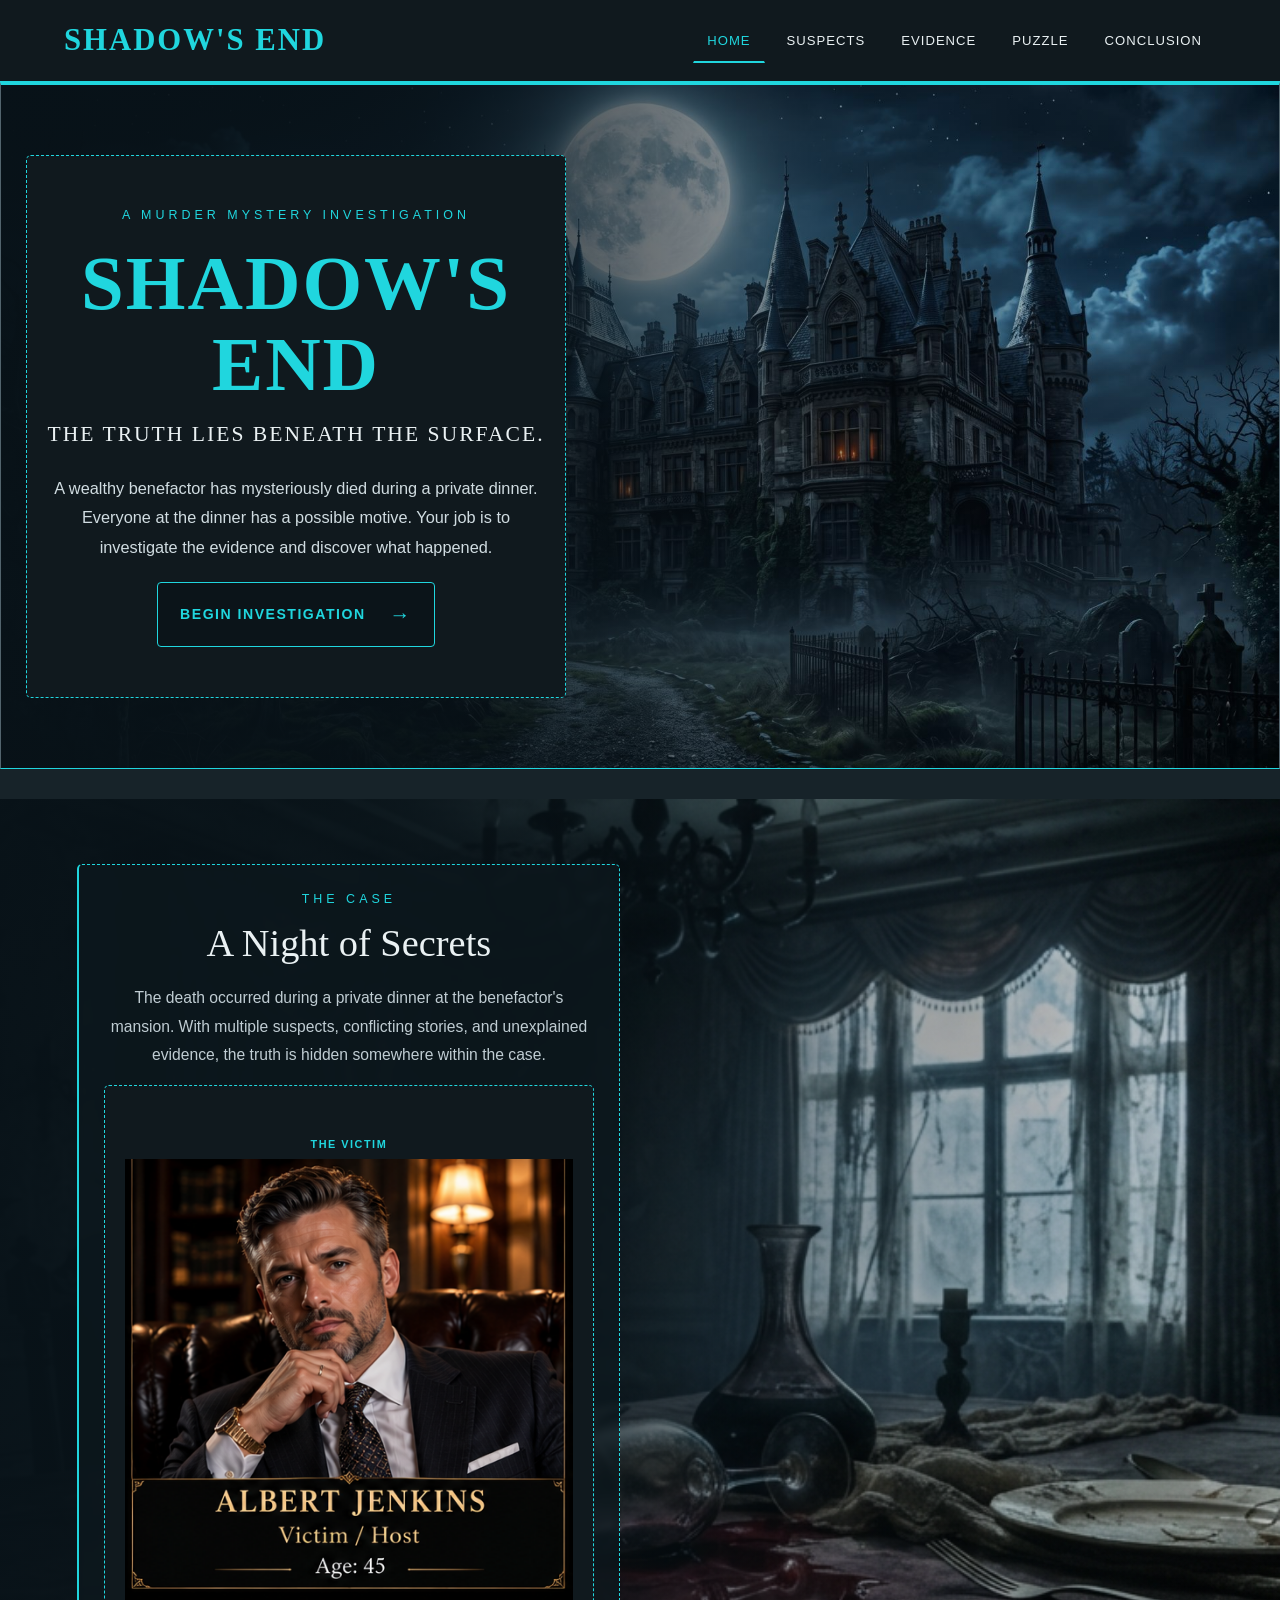
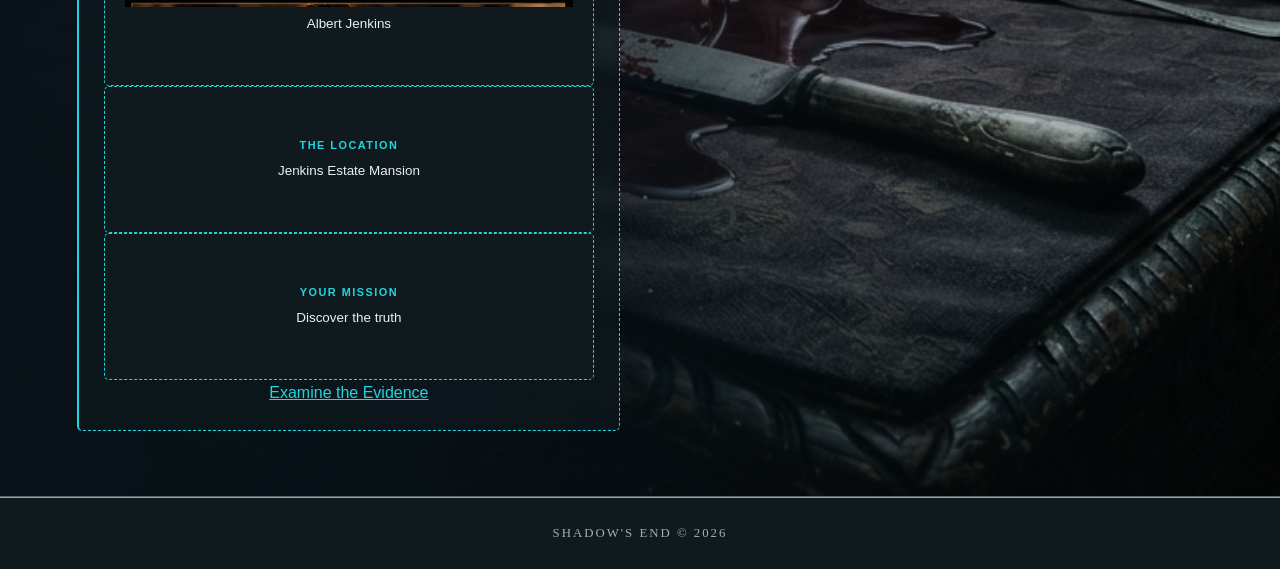
==== commit 03dc022f: "major changes to the evidence html, added photos for each of the evidence to give a real feel to the" ====
--- a/index.html
+++ b/index.html
@@ -96,12 +96,12 @@
                         <span class="detail-label">YOUR MISSION</span>
                         <span>Discover the truth</span>
                     </div>
+                <a class="text-link" href="evidence.html">
+                    Examine the Evidence
+                </a>
 
                 </div>
 
-                <a class="text-link" href="evidence.html">
-                    Examine the Evidence
-                </a>
 
             </div>
 
--- a/styles.css
+++ b/styles.css
@@ -617,126 +617,6 @@
 }
 
 
-/* TABLET */
-
-@media (max-width: 900px) {
-
-    .site-header {
-        flex-direction: column;
-        gap: 12px;
-    }
-
-    .site-header nav {
-        justify-content: center;
-        flex-wrap: wrap;
-    }
-
-    .home-page .hero {
-        min-height: 460px;
-        background-position: center, 60% center;
-    }
-
-    .home-page .case-overview {
-        gap: 25px;
-        padding: 40px 5%;
-    }
-
-    .case-details {
-        grid-template-columns: 1fr;
-        gap: 12px;
-    }
-
-    .case-image img {
-        height: 270px;
-    }
-}
-
-
-/* MOBILE */
-
-@media (max-width: 600px) {
-
-    .site-header {
-        padding: 18px 12px;
-    }
-
-    .site-header .site-logo {
-        white-space: normal;
-        text-align: center;
-    }
-
-    .site-header nav {
-        gap: 3px;
-    }
-
-    .site-header nav a {
-        padding: 8px 7px;
-        font-size: 0.68rem;
-        letter-spacing: 0.5px;
-    }
-
-    .home-page .hero {
-        min-height: 500px;
-        padding: 45px 7%;
-
-        background-image:
-            linear-gradient(90deg,
-                rgba(8, 18, 24, 0.94),
-                rgba(8, 18, 24, 0.70)),
-            url("images/mansion.jpg");
-
-        background-position: center, 62% center;
-    }
-
-    .home-page .hero h1 {
-        font-size: clamp(2.4rem, 11vw, 3.5rem);
-        overflow-wrap: anywhere;
-    }
-
-    .home-page .hero h2 {
-        font-size: 1rem;
-        line-height: 1.6;
-    }
-
-    .home-page .hero .eyebrow,
-    .case-content .eyebrow {
-        font-size: 0.68rem;
-        letter-spacing: 2px;
-    }
-
-    .hero-description {
-        font-size: 0.95rem;
-    }
-
-    .primary-button {
-        gap: 12px;
-        padding: 13px 15px;
-        font-size: 0.76rem;
-    }
-
-    .home-page .case-overview {
-        grid-template-columns: 1fr;
-        gap: 20px;
-        padding: 35px 6%;
-
-        background-position: center, 60% center;
-    }
-
-    .case-content {
-        padding: 20px;
-    }
-
-    .case-content h2 {
-        font-size: 1.9rem;
-    }
-
-    .case-details {
-        grid-template-columns: 1fr;
-    }
-}
-
-
-
 /* ==========================================
    SHADOW'S END - TORN LETTER PUZZLE
    ========================================== */
@@ -962,4 +842,569 @@
     object-fit: cover;
     display: block;
     margin: 10px auto;
+}
+
+.letter-image {
+    display: block;
+    width: 100%;
+    max-width: 550px;
+    height: auto;
+    margin: 20px auto;
+    border-radius: 6px;
+}
+
+.letter-puzzle .letter-pieces {
+    grid-template-columns: 1fr 1fr;
+    max-width: 700px;
+    margin: 20px auto;
+}
+
+.letter-puzzle {
+    display: block;
+}
+
+main section.letter-puzzle {
+    display: block;
+}
+
+.final-investigation img {
+    width: 100px;
+    height: 100px;
+    object-fit: cover;
+}
+
+
+/* ==========================================
+   SHADOW'S END - EVIDENCE CASE FILE
+   ========================================== */
+
+/* Main evidence page */
+.evidence-page .evidence-main {
+    width: 100%;
+    max-width: none;
+    margin: 0;
+    min-height: 0;
+    background: #10191e;
+}
+
+/* Case file hero banner */
+.evidence-page .evidence-hero {
+    position: relative;
+    display: flex;
+    align-items: center;
+    min-height: 280px;
+    padding: 45px 6%;
+    margin: 0;
+    overflow: hidden;
+
+    background-color: #10191e;
+    background-image:
+        linear-gradient(90deg,
+            rgba(8, 18, 24, 0.98) 0%,
+            rgba(8, 18, 24, 0.88) 45%,
+            rgba(8, 18, 24, 0.35) 100%),
+        url("images/evidence-board.jpg");
+
+    background-position: center, center 55%;
+    background-size: cover;
+    background-repeat: no-repeat;
+
+    border: none;
+    border-bottom: 1px solid var(--cyan);
+    border-radius: 0;
+}
+
+.evidence-hero-content {
+    position: relative;
+    z-index: 1;
+    max-width: 680px;
+}
+
+.evidence-page .evidence-eyebrow {
+    color: var(--cyan);
+    font-size: 0.75rem;
+    font-weight: bold;
+    letter-spacing: 3px;
+    text-transform: uppercase;
+}
+
+.evidence-page .evidence-hero h1 {
+    margin: 12px 0 18px;
+    color: var(--cyan);
+    font-family: Georgia, "Times New Roman", serif;
+    font-size: clamp(2.3rem, 5vw, 4rem);
+    font-weight: normal;
+    letter-spacing: 2px;
+    line-height: 1.1;
+}
+
+.evidence-page .evidence-intro {
+    max-width: 580px;
+    color: #d0dce1;
+    font-size: 1rem;
+    line-height: 1.9;
+}
+
+/* Open investigation status */
+.evidence-page .case-status {
+    display: flex;
+    align-items: center;
+    flex-wrap: wrap;
+    gap: 14px;
+    margin-top: 24px;
+    padding-top: 18px;
+    border-top: 1px solid var(--border);
+}
+
+.evidence-page .case-status span {
+    color: var(--muted);
+    font-size: 0.7rem;
+    letter-spacing: 2px;
+}
+
+.evidence-page .case-status strong {
+    padding: 6px 10px;
+    color: var(--cyan);
+    background: rgba(32, 214, 222, 0.08);
+    border: 1px solid rgba(32, 214, 222, 0.45);
+    font-size: 0.72rem;
+    letter-spacing: 1px;
+}
+
+/* Detective briefing */
+.evidence-page .evidence-briefing {
+    display: grid;
+    grid-template-columns: minmax(0, 1fr) auto;
+    align-items: center;
+    gap: 35px;
+    margin: 0;
+    padding: 35px 6%;
+
+    background: #172329;
+    border: none;
+    border-bottom: 1px solid var(--border);
+    border-radius: 0;
+}
+
+.evidence-page .evidence-briefing h2,
+.evidence-page .evidence-next h2 {
+    margin: 5px 0 12px;
+    color: var(--text);
+    font-family: Georgia, "Times New Roman", serif;
+    font-size: clamp(1.5rem, 3vw, 2rem);
+    font-weight: normal;
+}
+
+.evidence-page .evidence-briefing p:not(.evidence-eyebrow) {
+    max-width: 720px;
+    margin-bottom: 0;
+    line-height: 1.8;
+}
+
+.evidence-page .briefing-stats {
+    display: flex;
+    gap: 24px;
+}
+
+.evidence-page .briefing-stats div {
+    min-width: 100px;
+    padding-left: 16px;
+    border-left: 1px solid var(--cyan);
+}
+
+.evidence-page .briefing-stats strong,
+.evidence-page .briefing-stats span {
+    display: block;
+}
+
+.evidence-page .briefing-stats strong {
+    color: var(--cyan);
+    font-family: Georgia, "Times New Roman", serif;
+    font-size: 2rem;
+    font-weight: normal;
+}
+
+.evidence-page .briefing-stats span {
+    color: var(--muted);
+    font-size: 0.72rem;
+}
+
+/* Evidence grid */
+.evidence-page .evidence-board {
+    display: grid;
+    grid-template-columns: repeat(4, minmax(0, 1fr));
+    gap: 22px;
+
+    width: 100%;
+    margin: 0;
+    padding: 30px 3% 40px;
+
+    background: #10191e;
+    border: none;
+    border-radius: 0;
+}
+
+/* Individual evidence card */
+.evidence-page .evidence-card {
+    display: flex;
+    flex-direction: column;
+    min-width: 0;
+    padding: 0;
+    overflow: hidden;
+
+    background: #14232b;
+    border: 1px solid #38515c;
+    border-radius: 3px;
+    border-left: 1px solid #38515c;
+
+    transition:
+        transform 0.3s ease,
+        border-color 0.3s ease,
+        box-shadow 0.3s ease;
+}
+
+.evidence-page .evidence-card:hover {
+    transform: translateY(-4px);
+    border-color: var(--cyan);
+    background: #14232b;
+    box-shadow: 0 8px 25px rgba(0, 0, 0, 0.25);
+}
+
+/* Photograph frame */
+.evidence-page .evidence-photo {
+    position: relative;
+    height: 340px;
+    overflow: hidden;
+    background: #0b1419;
+    border-bottom: 1px solid #38515c;
+}
+
+.evidence-page .evidence-photo a {
+    display: block;
+    width: 100%;
+    height: 100%;
+}
+
+.evidence-page .evidence-photo img {
+    display: block;
+    width: 100%;
+    height: 100%;
+    object-fit: cover;
+    filter: brightness(0.8) contrast(1.08);
+
+    transition:
+        transform 0.5s ease,
+        filter 0.5s ease;
+}
+
+.evidence-page .evidence-card:hover .evidence-photo img {
+    transform: scale(1.05);
+    filter: brightness(1) contrast(1.05);
+}
+
+/* Number pinned to each photograph */
+.evidence-page .evidence-number {
+    position: absolute;
+    top: 10px;
+    left: 10px;
+    display: grid;
+    place-items: center;
+
+    width: 31px;
+    height: 31px;
+
+    color: var(--cyan);
+    background: rgba(8, 18, 24, 0.9);
+    border: 1px solid var(--cyan);
+
+    font-family: Georgia, "Times New Roman", serif;
+    font-size: 1rem;
+
+    pointer-events: none;
+}
+
+/* Photograph classification */
+.evidence-page .photo-label {
+    position: absolute;
+    right: 0;
+    bottom: 0;
+    padding: 6px 9px;
+
+    color: #d9e6ea;
+    background: rgba(8, 18, 24, 0.85);
+
+    font-size: 0.62rem;
+    letter-spacing: 1px;
+
+    pointer-events: none;
+}
+
+/* Evidence text */
+.evidence-page .evidence-details {
+    display: flex;
+    flex-direction: column;
+    flex: 1;
+    padding: 17px 15px 15px;
+    min-width: 0;
+}
+
+.evidence-page .evidence-category {
+    margin: 0 0 7px;
+    color: var(--cyan);
+    font-size: 0.63rem;
+    font-weight: bold;
+    letter-spacing: 1.5px;
+}
+
+.evidence-page .evidence-details h3 {
+    margin: 0 0 14px;
+    color: var(--text);
+    font-family: Georgia, "Times New Roman", serif;
+    font-size: 1.18rem;
+    font-weight: normal;
+    line-height: 1.4;
+    overflow-wrap: anywhere;
+}
+
+/* Discovery location */
+.evidence-page .evidence-location {
+    margin: 0 0 17px;
+    color: #c0cdd3;
+    font-size: 0.82rem;
+    line-height: 1.7;
+}
+
+.evidence-page .evidence-location span {
+    display: block;
+    margin-bottom: 3px;
+    color: var(--muted);
+    font-size: 0.62rem;
+    font-weight: bold;
+    letter-spacing: 1.5px;
+}
+
+/* Expandable evidence notes */
+.evidence-page .evidence-details details {
+    margin-top: auto;
+    border-top: 1px solid var(--border);
+}
+
+.evidence-page .evidence-details summary {
+    display: flex;
+    justify-content: space-between;
+    align-items: center;
+    gap: 10px;
+    padding: 14px 0 3px;
+
+    color: var(--cyan);
+    font-size: 0.77rem;
+    font-weight: bold;
+    letter-spacing: 0.5px;
+
+    cursor: pointer;
+    list-style: none;
+}
+
+.evidence-page .evidence-details summary::-webkit-details-marker {
+    display: none;
+}
+
+.evidence-page .evidence-details summary span {
+    font-size: 1.2rem;
+    transition: transform 0.25s ease;
+}
+
+.evidence-page .evidence-details details[open] summary span {
+    transform: rotate(45deg);
+}
+
+.evidence-page .evidence-details summary:hover {
+    color: var(--text);
+}
+
+.evidence-page .evidence-reveal {
+    padding: 10px 0 3px;
+    animation: evidence-reveal 0.25s ease;
+}
+
+.evidence-page .evidence-reveal>p {
+    margin: 0 0 15px;
+    color: #c0cdd3;
+    font-size: 0.86rem;
+    line-height: 1.8;
+}
+
+/* Detective question */
+.evidence-page .clue-question {
+    margin: 12px 0;
+    padding: 12px;
+
+    color: #c9dce2;
+    background: rgba(32, 214, 222, 0.06);
+    border-left: 3px solid var(--cyan);
+
+    font-size: 0.82rem;
+    line-height: 1.7;
+}
+
+.evidence-page .clue-question strong {
+    display: block;
+    margin-bottom: 4px;
+    color: var(--cyan);
+    font-size: 0.7rem;
+    letter-spacing: 1px;
+    text-transform: uppercase;
+}
+
+/* Puzzle and other evidence actions */
+.evidence-page .evidence-action {
+    display: flex;
+    align-items: center;
+    justify-content: center;
+    gap: 10px;
+
+    margin-top: 12px;
+    padding: 11px 10px;
+
+    color: var(--cyan);
+    background: rgba(8, 18, 24, 0.55);
+    border: 1px solid var(--cyan);
+    border-radius: 3px;
+
+    font-size: 0.72rem;
+    font-weight: bold;
+    letter-spacing: 1px;
+    text-align: center;
+    text-decoration: none;
+    text-transform: uppercase;
+
+    transition:
+        background-color 0.3s ease,
+        color 0.3s ease,
+        transform 0.3s ease,
+        box-shadow 0.3s ease;
+}
+
+.evidence-page .evidence-action:hover {
+    color: #10191e;
+    background: var(--cyan);
+    transform: translateY(-2px);
+    box-shadow: 0 0 18px rgba(32, 214, 222, 0.2);
+}
+
+/* Final investigation prompt */
+.evidence-page .evidence-next {
+    margin: 0;
+    padding: 45px 6%;
+
+    text-align: center;
+    background: #172329;
+    border: none;
+    border-top: 1px solid var(--border);
+    border-radius: 0;
+}
+
+.evidence-page .evidence-next .evidence-eyebrow {
+    margin-top: 0;
+}
+
+.evidence-page .evidence-next>p:not(.evidence-eyebrow) {
+    max-width: 620px;
+    margin: 0 auto 22px;
+    line-height: 1.8;
+}
+
+/* Expand animation */
+@keyframes evidence-reveal {
+    from {
+        opacity: 0;
+        transform: translateY(-4px);
+    }
+
+    to {
+        opacity: 1;
+        transform: translateY(0);
+    }
+}
+
+/* Tablet */
+@media (max-width: 1000px) {
+    .evidence-page .evidence-board {
+        grid-template-columns: repeat(2, minmax(0, 1fr));
+        padding-right: 5%;
+        padding-left: 5%;
+    }
+
+    .evidence-page .evidence-photo {
+        height: 220px;
+    }
+
+    .evidence-page .evidence-briefing {
+        grid-template-columns: 1fr;
+        gap: 24px;
+    }
+}
+
+/* Mobile */
+@media (max-width: 600px) {
+    .evidence-page .evidence-hero {
+        min-height: 300px;
+        padding: 35px 6%;
+
+        background-image:
+            linear-gradient(90deg,
+                rgba(8, 18, 24, 0.96),
+                rgba(8, 18, 24, 0.78)),
+            url("images/evidence-board.jpg");
+    }
+
+    .evidence-page .evidence-hero h1 {
+        font-size: 2.3rem;
+    }
+
+    .evidence-page .evidence-intro {
+        font-size: 0.92rem;
+    }
+
+    .evidence-page .evidence-briefing {
+        padding: 28px 6%;
+    }
+
+    .evidence-page .briefing-stats {
+        gap: 16px;
+    }
+
+    .evidence-page .evidence-board {
+        grid-template-columns: 1fr;
+        gap: 20px;
+        padding: 22px 5%;
+    }
+
+    .evidence-page .evidence-photo {
+        height: 230px;
+    }
+
+    .evidence-page .evidence-details {
+        padding: 18px;
+    }
+
+    .evidence-page .evidence-details h3 {
+        font-size: 1.3rem;
+    }
+
+    .evidence-page .evidence-next {
+        padding: 35px 6%;
+    }
+}
+
+/* Accessibility: respect reduced-motion preferences */
+@media (prefers-reduced-motion: reduce) {
+
+    .evidence-page *,
+    .evidence-page *::before,
+    .evidence-page *::after {
+        animation: none !important;
+        transition: none !important;
+        scroll-behavior: auto !important;
+    }
 }
